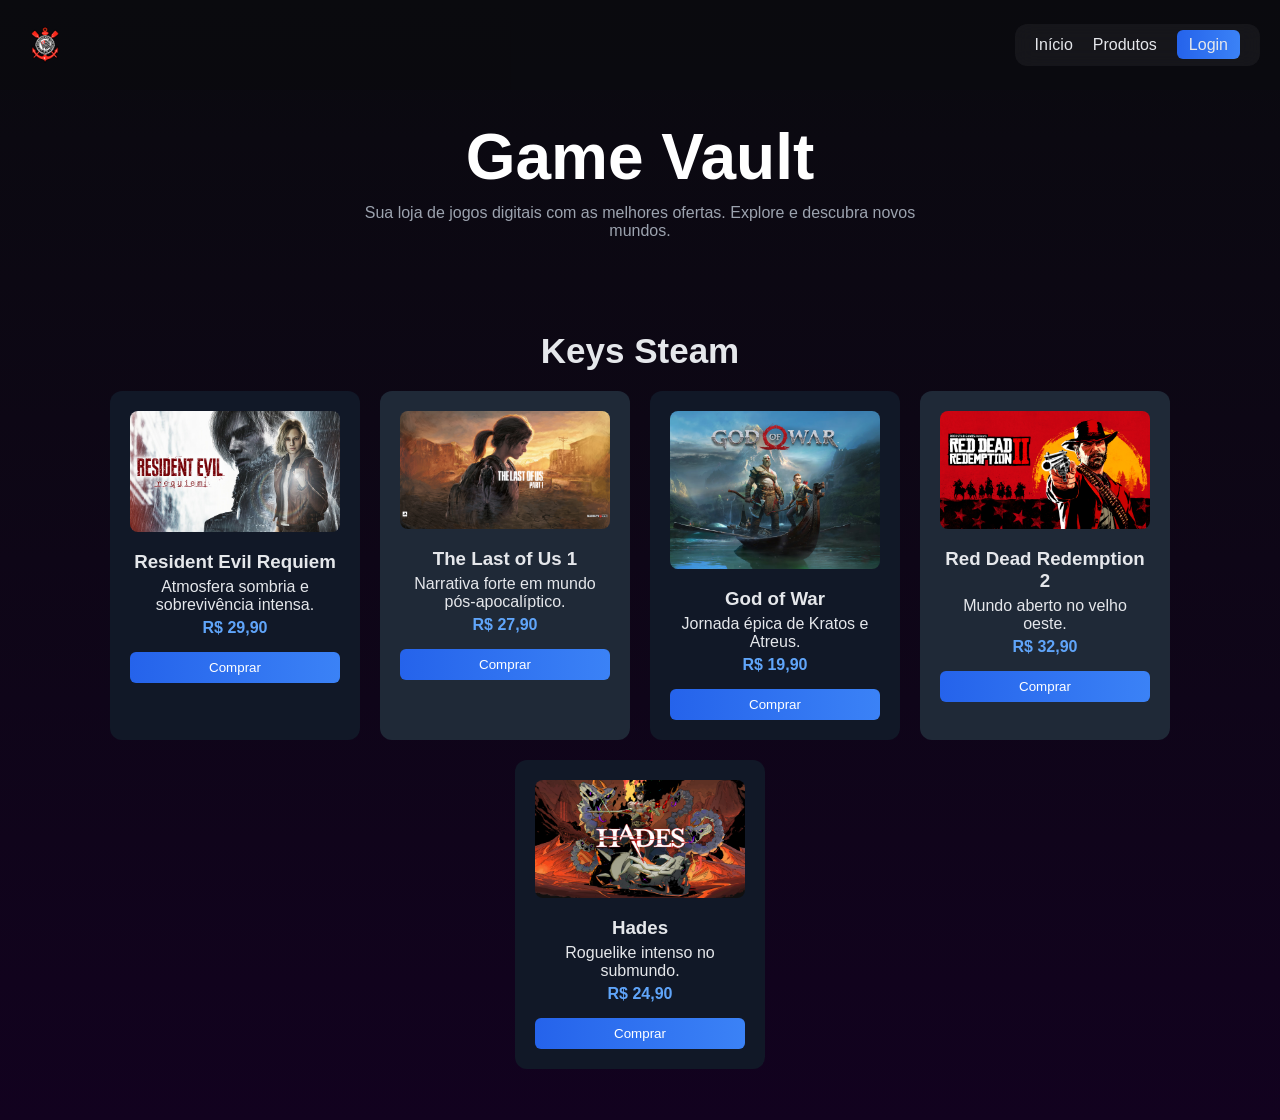
==== index.html @ 715f4365 "atualizando site" ====
<!DOCTYPE html>

<html lang="pt-br">

<head>
    <meta charset="UTF-8">
    <meta name="viewport" content="width=device-width, initial-scale=1.0">
    <title>Game Vault</title>
    <link rel="stylesheet" href="../CSS/style.css">
</head>

<body>

<header>
    <img src="../img/SCCP.png" width="50px">


<nav>
    <ul>
        <li><a href="#">Início</a></li>
        <li><a href="#">Produtos</a></li>
        <li><a class="btn-login" href="../Login/login.html">Login</a></li>
    </ul>
</nav>


</header>

<section class="secao-1">
    <div class="conteudoPrincipal">
        <h2 class="titulo-principal">Game Vault</h2>


    <p class="descricao">
        Sua loja de jogos digitais com as melhores ofertas. Explore e descubra novos mundos.
    </p>
</div>


</section>

<section class="secao2">


<h2 class="titulo-produtos">Keys Steam</h2>

<div class="divCards">

    <!-- Resident -->
    <div class="card destaque">
        <img src="../img/RE9.jpg" alt="Resident Evil Requiem">
        <h3>Resident Evil Requiem</h3>
        <p>Atmosfera sombria e sobrevivência intensa.</p>
        <p class="preco">R$ 29,90</p>
        <a href="Paginas de Produto/produto-re9.html">
            <button>Comprar</button>
        </a>
    </div>

    <!-- TLOU -->
    <div class="card">
        <img src="../img/TLOU1.jpg" alt="The Last of Us">
        <h3>The Last of Us 1</h3>
        <p>Narrativa forte em mundo pós-apocalíptico.</p>
        <p class="preco">R$ 27,90</p>
        <a href="Paginas de Produto/produto-tlou1.html">
            <button>Comprar</button>
        </a>
    </div>

    <!-- GOD -->
    <div class="card destaque">
        <img src="../img/GD2018.avif" alt="God of War">
        <h3>God of War</h3>
        <p>Jornada épica de Kratos e Atreus.</p>
        <p class="preco">R$ 19,90</p>
        <a href="Paginas de Produto/produto-god.html">
            <button>Comprar</button>
        </a>
    </div>

    <!-- RDR2 -->
    <div class="card">
        <img src="../img/RedDead2.jpg" alt="Red Dead Redemption 2">
        <h3>Red Dead Redemption 2</h3>
        <p>Mundo aberto no velho oeste.</p>
        <p class="preco">R$ 32,90</p>
        <a href="Paginas de Produto/produto-redemption.html">
            <button>Comprar</button>
        </a>
    </div>

    <!-- HADES -->
    <div class="card destaque">
        <img src="../img/Hades1.avif" alt="Hades">
        <h3>Hades</h3>
        <p>Roguelike intenso no submundo.</p>
        <p class="preco">R$ 24,90</p>
        <a href="Paginas de Produto/produto-hades.html">
            <button>Comprar</button>
        </a>
    </div>

</div>


</section>

</body>
</html>
---- CSS/style.css ----
* {
    padding: 0;
    margin: 0;
    box-sizing: border-box;
}

/* FUNDO GERAL */
body {
    background: linear-gradient(180deg, #0a0a0f, #12021f);
    color: #e5e7eb;
    font-family: Arial, Helvetica, sans-serif;
}

/* HEADER */
header {
    width: 100%;
    display: flex;
    justify-content: space-between;
    align-items: center;
    padding: 20px;
    position: fixed;
    z-index: 99;
    background: rgba(10, 10, 15, 0.9);
}

header nav {
    margin-left: auto;
}

header nav ul {
    display: flex;
    gap: 20px;
    list-style: none;
    background-color: rgba(255, 255, 255, 0.05);
    padding: 12px 20px;
    border-radius: 12px;
    backdrop-filter: blur(10px);
}
nav a {
    color: #e5e7eb;
    text-decoration: none;
    transition: 0.3s;
}

nav a:hover {
    color: #60a5fa;
}

.btn-login {
    background: linear-gradient(90deg, #2563eb, #3b82f6);
    padding: 6px 12px;
    border-radius: 6px;
}

/* SECTIONS */
section {
    width: 100%;
    display: flex;
    flex-direction: column;
    padding: 4%;
}

/* SEÇÃO 1 */
.secao-1 {
    padding-top: 120px;
    padding-bottom: 40px;
    display: flex;
    justify-content: center;
    align-items: center;
}

/* TEXTO PRINCIPAL */
.titulo-principal {
    font-size: 5vw;
    color: #ffffff;
}

.descricao {
    color: #9ca3af;
    text-align: center;
    max-width: 600px;
}

/* CONTEÚDO */
.conteudoPrincipal {
    display: flex;
    flex-direction: column;
    align-items: center;
    gap: 10px;
}

/* SEÇÃO 2 */
.secao2 {
    align-items: center;
}

/* TÍTULO PRODUTOS */
.titulo-produtos {
    font-size: 35px;
    margin-bottom: 20px;
}

/* CARDS */
.divCards {
    display: flex;
    flex-wrap: wrap;
    gap: 20px;
    justify-content: center;
}

/* CARD */
.card {
    width: 250px;
    padding: 20px;
    background: #1f2937;
    border-radius: 12px;
    text-align: center;
    transition: 0.3s;
}

.card:hover {
    transform: translateY(-5px);
}

/* CARD DESTACADO */
.destaque {
    background: #111827;
}

/* IMAGEM */
.card img {
    width: 100%;
    border-radius: 8px;
}

/* TEXTO CARD */
.card h3 {
    margin: 15px 0 5px;
}

.card p {
    margin: 5px 0;
}

/* PREÇO */
.preco {
    color: #60a5fa;
    font-weight: bold;
}

/* BOTÃO */
.card button {
    margin-top: 10px;
    padding: 8px;
    width: 100%;
    border: none;
    border-radius: 6px;
    background: linear-gradient(90deg, #2563eb, #3b82f6);
    color: white;
    cursor: pointer;
}

.card button:hover {
    opacity: 0.9;
}

/* LOGIN / CADASTRO */
.form-container {
    height: 100vh;
    display: flex;
    justify-content: center;
    align-items: center;
}

.form-container form {
    background-color: #1f2937;
    padding: 30px;
    border-radius: 12px;
    display: flex;
    flex-direction: column;
    gap: 12px;
    width: 300px;
    box-shadow: 0 0 25px rgba(0, 0, 0, 0.7);
}

.form-container h2 {
    text-align: center;
}

.form-container input {
    padding: 10px;
    border-radius: 6px;
    border: none;
}

.form-container button {
    padding: 10px;
    border: none;
    border-radius: 6px;
    background: linear-gradient(90deg, #2563eb, #3b82f6);
    color: white;
    cursor: pointer;
}

.form-container a {
    color: #60a5fa;
    text-decoration: none;
}

/* PÁGINA DE PRODUTO */
.produto {
    padding-top: 120px;
    display: flex;
    justify-content: center;
    width: 100%;
    min-height: 100vh;
}


.produto-container {
    display: flex;
    flex-direction: column;
    align-items: center;
    gap: 25px;
    max-width: 900px;
    width: 100%;
    text-align: center;
}


.produto-img img {
    width: 500px;
    max-width: 90%;
    border-radius: 12px;
    display: block;
}


.produto-info h1 {
    font-size: 32px;
    color: #ffffff;
    text-align: center;
}


.produto-info {
    display: flex;
    flex-direction: column;
    align-items: center;
    gap: 15px;
    max-width: 600px;
}


.produto-info .descricao {
    color: #9ca3af;
    line-height: 1.6;
    font-size: 15px;
    text-align: center;
}


.produto-info .preco {
    font-size: 24px;
    color: #60a5fa;
    font-weight: bold;
    text-align: center;
}


.btn-comprar {
    padding: 12px 16px;
    border: none;
    border-radius: 8px;
    background: linear-gradient(90deg, #2563eb, #3b82f6);
    color: white;
    cursor: pointer;
    transition: 0.25s ease;
    width: fit-content;
}

.btn-comprar:hover {
    opacity: 0.85;
    transform: scale(1.02);
}


@media (max-width: 768px) {
    header {
        flex-direction: column;
        text-align: center;
    }

    header nav ul {
        flex-direction: column;
        gap: 10px;
    }
}
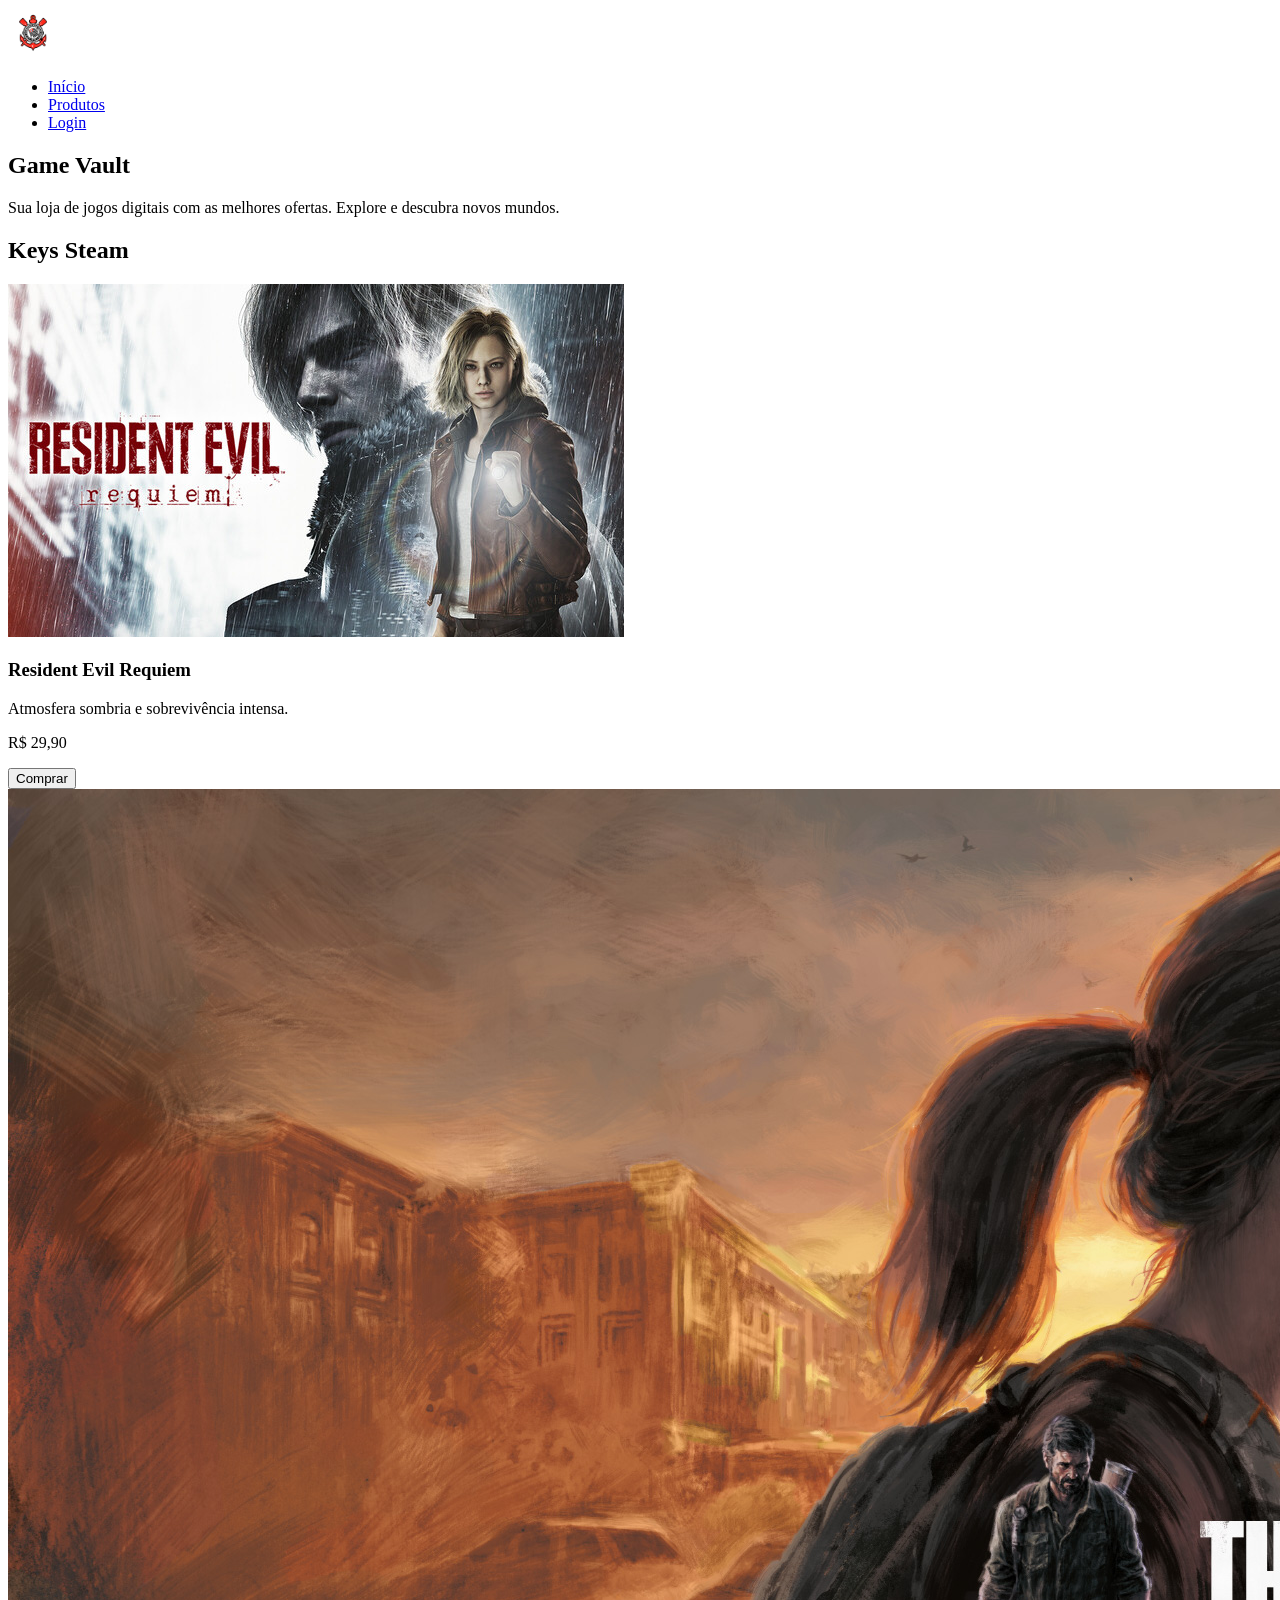
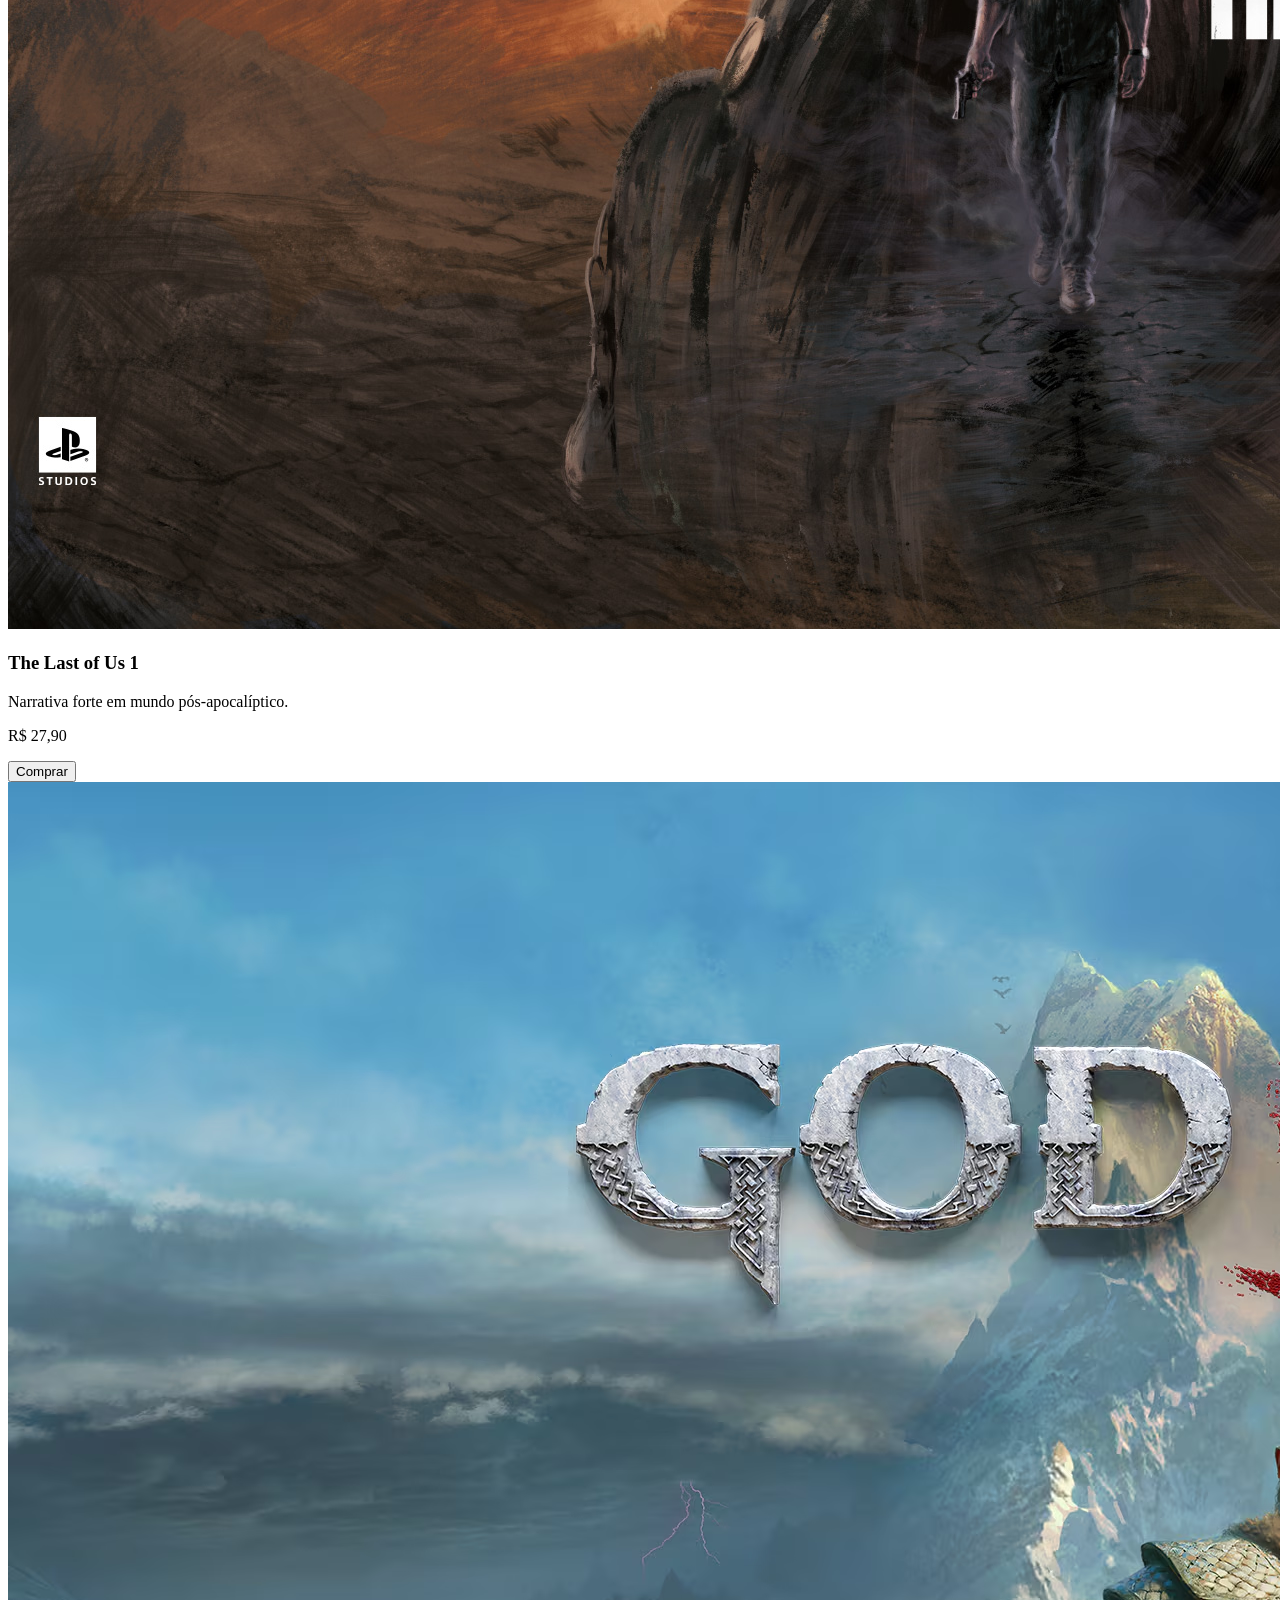
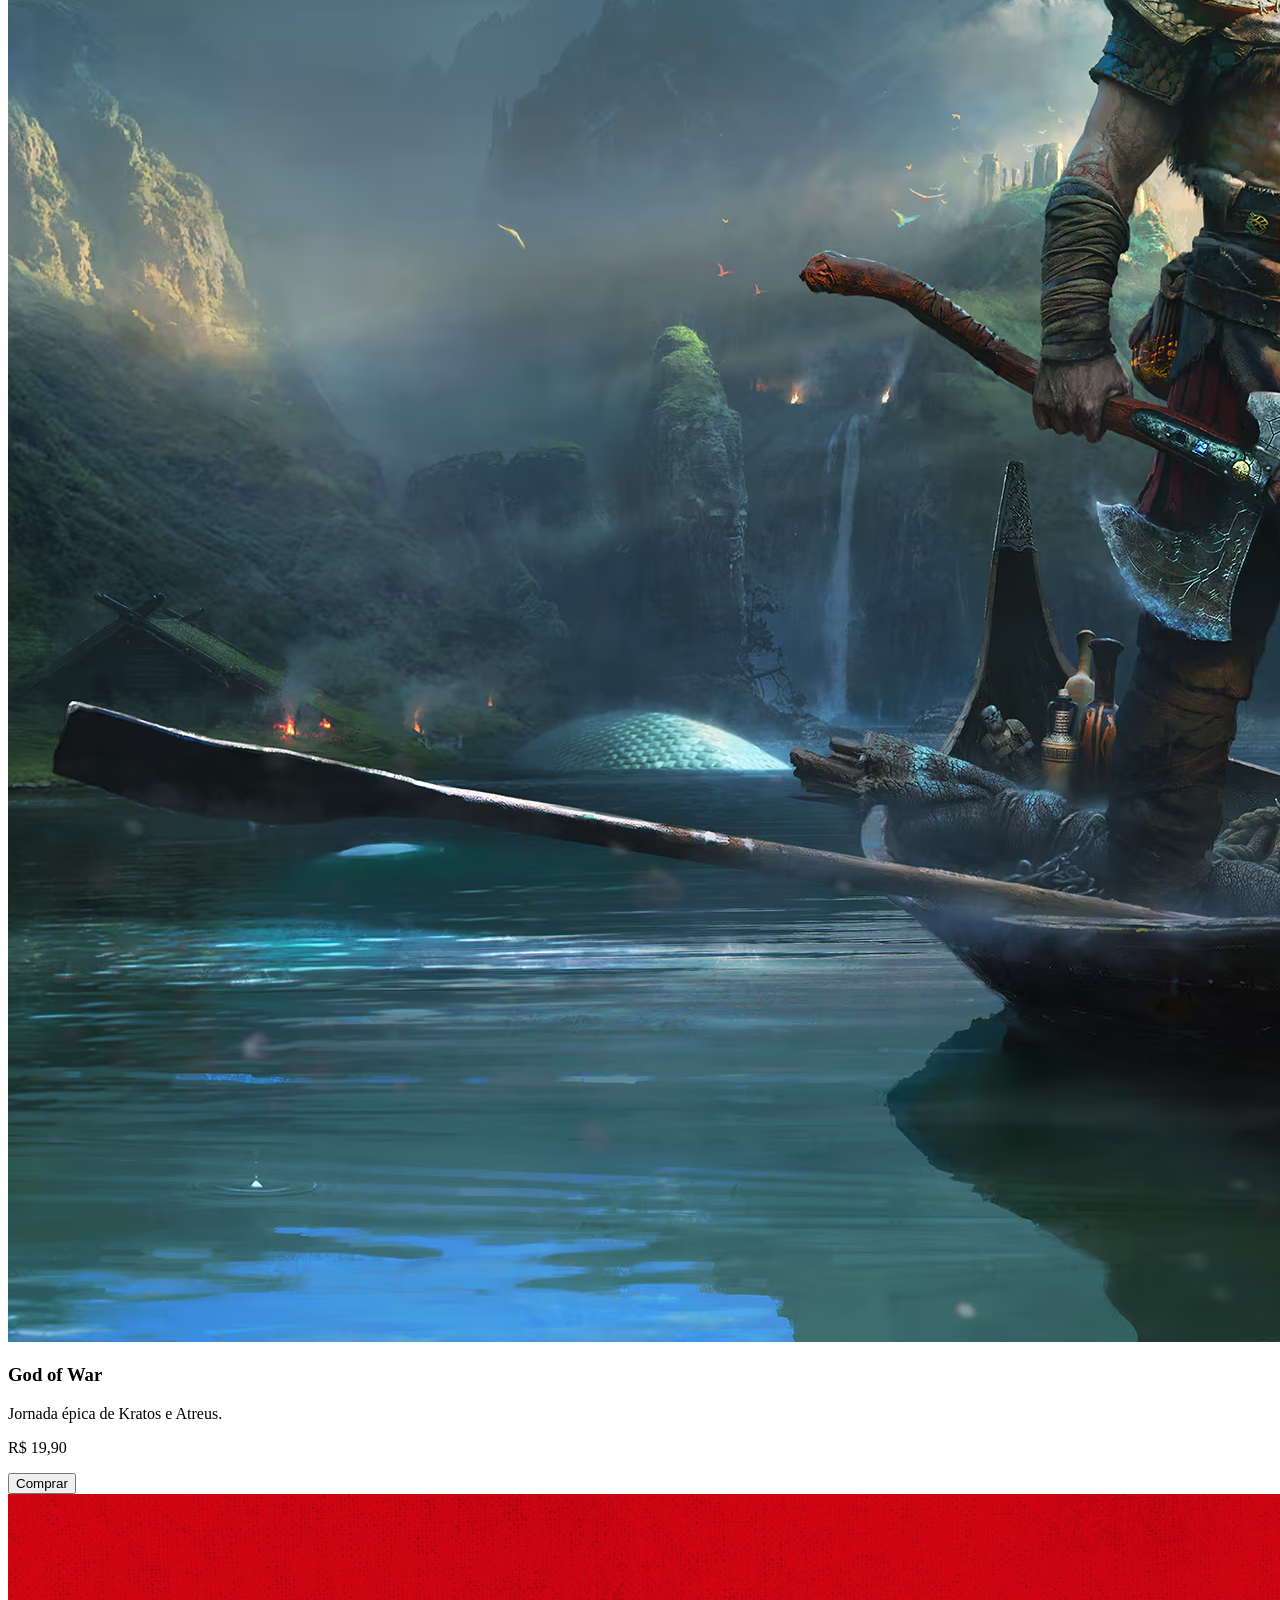
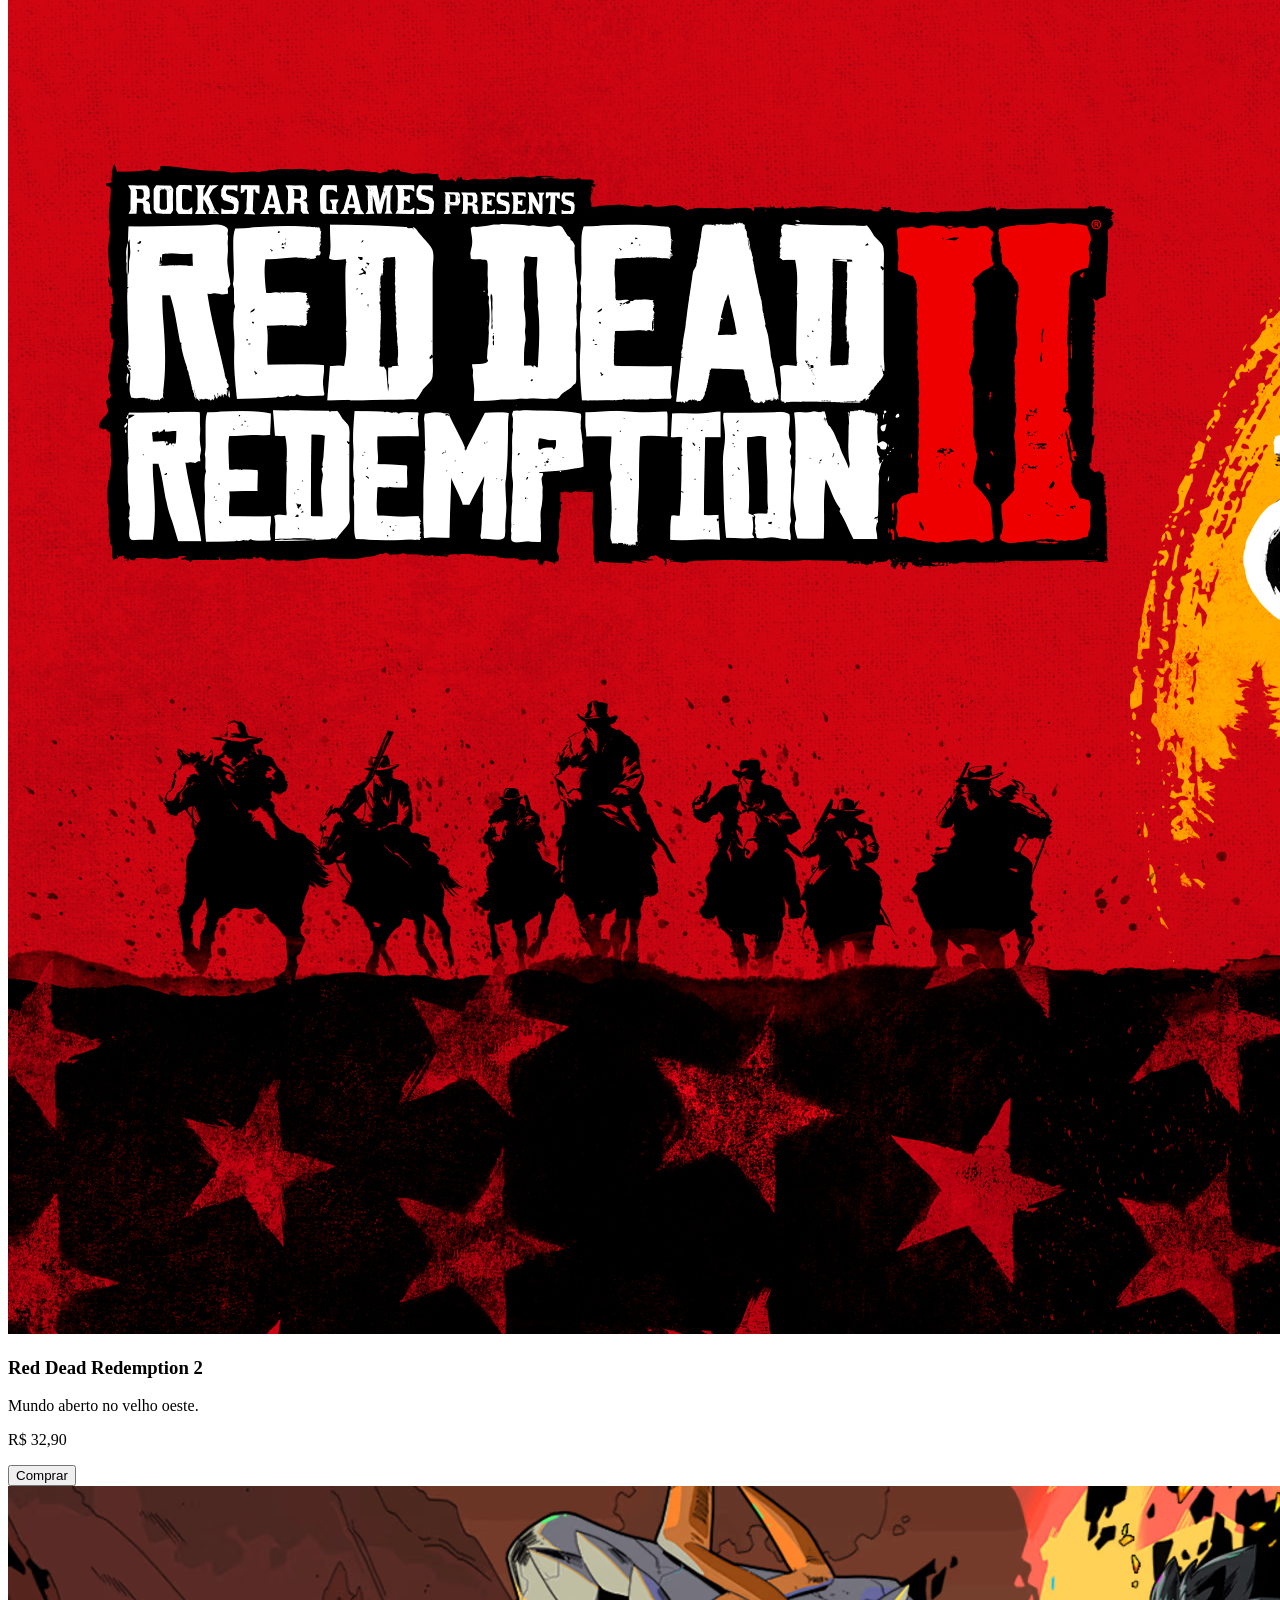
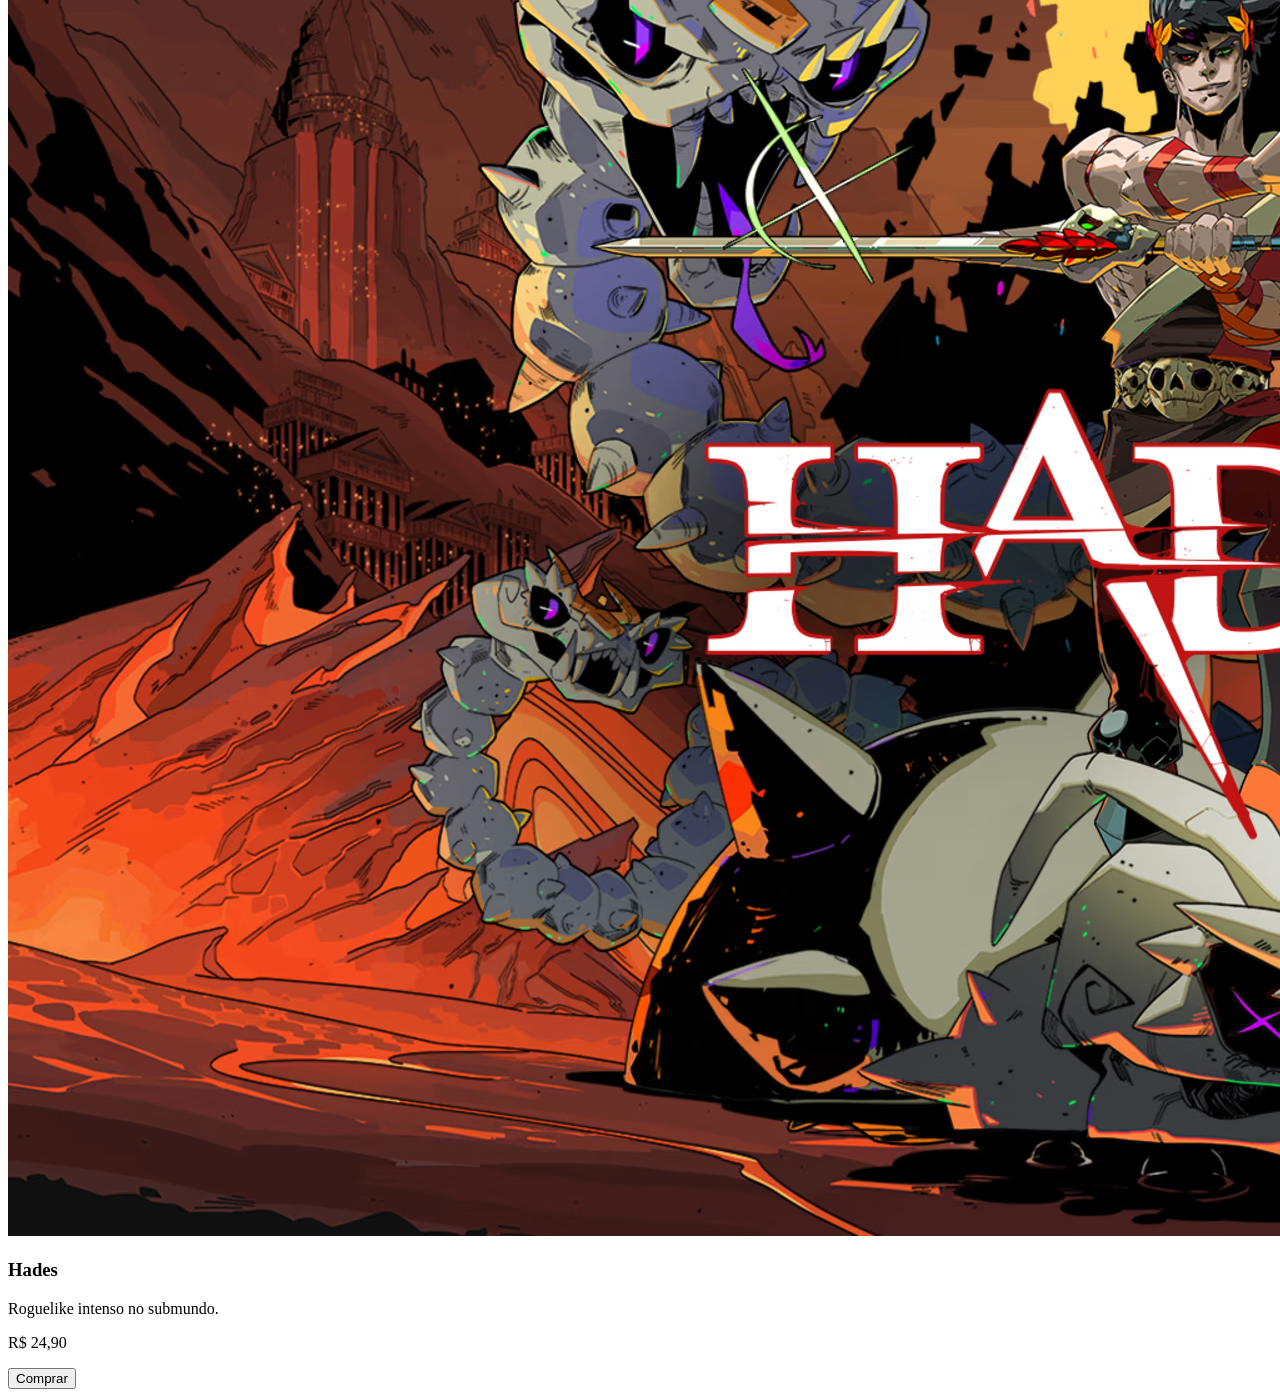
==== commit 0ac3a441: "atualização" ====
--- a/index.html
+++ b/index.html
@@ -6,20 +6,20 @@
     <meta charset="UTF-8">
     <meta name="viewport" content="width=device-width, initial-scale=1.0">
     <title>Game Vault</title>
-    <link rel="stylesheet" href="../CSS/style.css">
+    <link rel="stylesheet" href="css/style.css">
 </head>
 
 <body>
 
 <header>
-    <img src="../img/SCCP.png" width="50px">
+    <img src="/img/SCCP.png" width="50px">
 
 
 <nav>
     <ul>
         <li><a href="#">Início</a></li>
         <li><a href="#">Produtos</a></li>
-        <li><a class="btn-login" href="../Login/login.html">Login</a></li>
+        <li><a class="btn-login" href="./login/login.html">Login</a></li>
     </ul>
 </nav>
 
@@ -52,7 +52,7 @@
         <h3>Resident Evil Requiem</h3>
         <p>Atmosfera sombria e sobrevivência intensa.</p>
         <p class="preco">R$ 29,90</p>
-        <a href="Paginas de Produto/produto-re9.html">
+        <a href="/Páginas/Paginas de Produto/produto-re9.html">
             <button>Comprar</button>
         </a>
     </div>
@@ -63,7 +63,7 @@
         <h3>The Last of Us 1</h3>
         <p>Narrativa forte em mundo pós-apocalíptico.</p>
         <p class="preco">R$ 27,90</p>
-        <a href="Paginas de Produto/produto-tlou1.html">
+        <a href="/Páginas/Paginas de Produto/produto-tlou1.html">
             <button>Comprar</button>
         </a>
     </div>
@@ -74,7 +74,7 @@
         <h3>God of War</h3>
         <p>Jornada épica de Kratos e Atreus.</p>
         <p class="preco">R$ 19,90</p>
-        <a href="Paginas de Produto/produto-god.html">
+        <a href="/Páginas/Paginas de Produto/produto-god.html">
             <button>Comprar</button>
         </a>
     </div>
@@ -85,7 +85,7 @@
         <h3>Red Dead Redemption 2</h3>
         <p>Mundo aberto no velho oeste.</p>
         <p class="preco">R$ 32,90</p>
-        <a href="Paginas de Produto/produto-redemption.html">
+        <a href="/Páginas/Paginas de Produto/produto-redemption.html">
             <button>Comprar</button>
         </a>
     </div>
@@ -96,7 +96,7 @@
         <h3>Hades</h3>
         <p>Roguelike intenso no submundo.</p>
         <p class="preco">R$ 24,90</p>
-        <a href="Paginas de Produto/produto-hades.html">
+        <a href="/Páginas/Paginas de Produto/produto-hades.html">
             <button>Comprar</button>
         </a>
     </div>
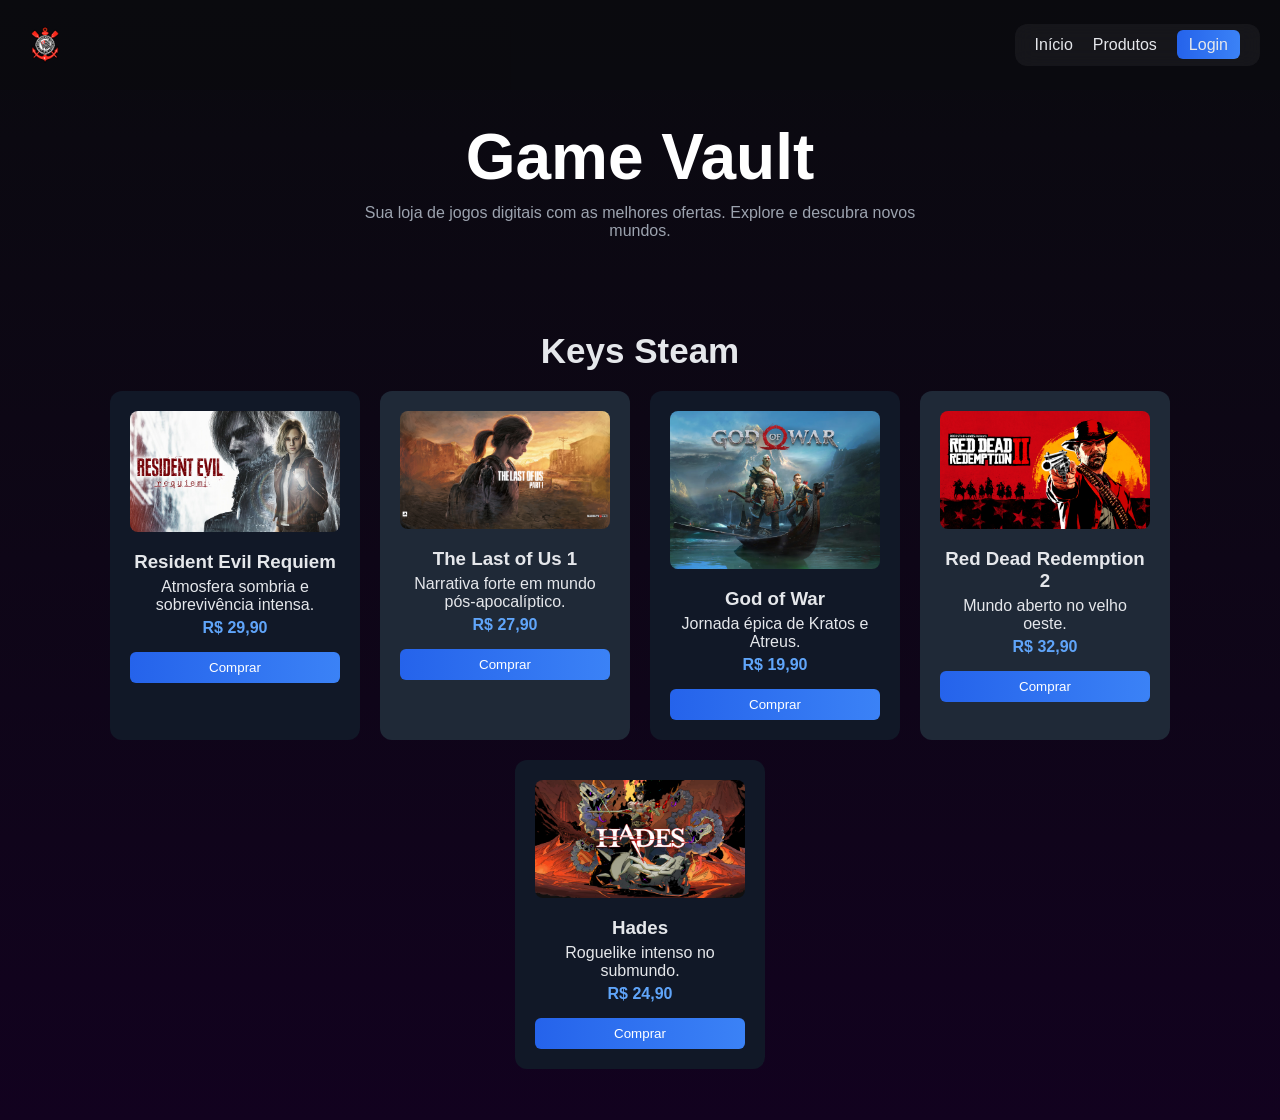
==== commit df96cf8b: "reorganizando pastas" ====
--- a/index.html
+++ b/index.html
@@ -52,7 +52,7 @@
         <h3>Resident Evil Requiem</h3>
         <p>Atmosfera sombria e sobrevivência intensa.</p>
         <p class="preco">R$ 29,90</p>
-        <a href="/Páginas/Paginas de Produto/produto-re9.html">
+        <a href="/paginas/produto-re9.html">
             <button>Comprar</button>
         </a>
     </div>
@@ -63,7 +63,7 @@
         <h3>The Last of Us 1</h3>
         <p>Narrativa forte em mundo pós-apocalíptico.</p>
         <p class="preco">R$ 27,90</p>
-        <a href="/Páginas/Paginas de Produto/produto-tlou1.html">
+        <a href="/paginas/produto-tlou1.html">
             <button>Comprar</button>
         </a>
     </div>
@@ -74,7 +74,7 @@
         <h3>God of War</h3>
         <p>Jornada épica de Kratos e Atreus.</p>
         <p class="preco">R$ 19,90</p>
-        <a href="/Páginas/Paginas de Produto/produto-god.html">
+        <a href="/paginas/produto-god.html">
             <button>Comprar</button>
         </a>
     </div>
@@ -85,7 +85,7 @@
         <h3>Red Dead Redemption 2</h3>
         <p>Mundo aberto no velho oeste.</p>
         <p class="preco">R$ 32,90</p>
-        <a href="/Páginas/Paginas de Produto/produto-redemption.html">
+        <a href="/paginas/produto-redemption.html">
             <button>Comprar</button>
         </a>
     </div>
@@ -96,7 +96,7 @@
         <h3>Hades</h3>
         <p>Roguelike intenso no submundo.</p>
         <p class="preco">R$ 24,90</p>
-        <a href="/Páginas/Paginas de Produto/produto-hades.html">
+        <a href="/paginas/produto-hades.html">
             <button>Comprar</button>
         </a>
     </div>
--- a/css/style.css
+++ b/css/style.css
@@ -0,0 +1,298 @@
+* {
+    padding: 0;
+    margin: 0;
+    box-sizing: border-box;
+}
+
+/* FUNDO GERAL */
+body {
+    background: linear-gradient(180deg, #0a0a0f, #12021f);
+    color: #e5e7eb;
+    font-family: Arial, Helvetica, sans-serif;
+}
+
+/* HEADER */
+header {
+    width: 100%;
+    display: flex;
+    justify-content: space-between;
+    align-items: center;
+    padding: 20px;
+    position: fixed;
+    z-index: 99;
+    background: rgba(10, 10, 15, 0.9);
+}
+
+header nav {
+    margin-left: auto;
+}
+
+header nav ul {
+    display: flex;
+    gap: 20px;
+    list-style: none;
+    background-color: rgba(255, 255, 255, 0.05);
+    padding: 12px 20px;
+    border-radius: 12px;
+    backdrop-filter: blur(10px);
+}
+nav a {
+    color: #e5e7eb;
+    text-decoration: none;
+    transition: 0.3s;
+}
+
+nav a:hover {
+    color: #60a5fa;
+}
+
+.btn-login {
+    background: linear-gradient(90deg, #2563eb, #3b82f6);
+    padding: 6px 12px;
+    border-radius: 6px;
+}
+
+/* SECTIONS */
+section {
+    width: 100%;
+    display: flex;
+    flex-direction: column;
+    padding: 4%;
+}
+
+/* SEÇÃO 1 */
+.secao-1 {
+    padding-top: 120px;
+    padding-bottom: 40px;
+    display: flex;
+    justify-content: center;
+    align-items: center;
+}
+
+/* TEXTO PRINCIPAL */
+.titulo-principal {
+    font-size: 5vw;
+    color: #ffffff;
+}
+
+.descricao {
+    color: #9ca3af;
+    text-align: center;
+    max-width: 600px;
+}
+
+/* CONTEÚDO */
+.conteudoPrincipal {
+    display: flex;
+    flex-direction: column;
+    align-items: center;
+    gap: 10px;
+}
+
+/* SEÇÃO 2 */
+.secao2 {
+    align-items: center;
+}
+
+/* TÍTULO PRODUTOS */
+.titulo-produtos {
+    font-size: 35px;
+    margin-bottom: 20px;
+}
+
+/* CARDS */
+.divCards {
+    display: flex;
+    flex-wrap: wrap;
+    gap: 20px;
+    justify-content: center;
+}
+
+/* CARD */
+.card {
+    width: 250px;
+    padding: 20px;
+    background: #1f2937;
+    border-radius: 12px;
+    text-align: center;
+    transition: 0.3s;
+}
+
+.card:hover {
+    transform: translateY(-5px);
+}
+
+/* CARD DESTACADO */
+.destaque {
+    background: #111827;
+}
+
+/* IMAGEM */
+.card img {
+    width: 100%;
+    border-radius: 8px;
+}
+
+/* TEXTO CARD */
+.card h3 {
+    margin: 15px 0 5px;
+}
+
+.card p {
+    margin: 5px 0;
+}
+
+/* PREÇO */
+.preco {
+    color: #60a5fa;
+    font-weight: bold;
+}
+
+/* BOTÃO */
+.card button {
+    margin-top: 10px;
+    padding: 8px;
+    width: 100%;
+    border: none;
+    border-radius: 6px;
+    background: linear-gradient(90deg, #2563eb, #3b82f6);
+    color: white;
+    cursor: pointer;
+}
+
+.card button:hover {
+    opacity: 0.9;
+}
+
+/* LOGIN / CADASTRO */
+.form-container {
+    height: 100vh;
+    display: flex;
+    justify-content: center;
+    align-items: center;
+}
+
+.form-container form {
+    background-color: #1f2937;
+    padding: 30px;
+    border-radius: 12px;
+    display: flex;
+    flex-direction: column;
+    gap: 12px;
+    width: 300px;
+    box-shadow: 0 0 25px rgba(0, 0, 0, 0.7);
+}
+
+.form-container h2 {
+    text-align: center;
+}
+
+.form-container input {
+    padding: 10px;
+    border-radius: 6px;
+    border: none;
+}
+
+.form-container button {
+    padding: 10px;
+    border: none;
+    border-radius: 6px;
+    background: linear-gradient(90deg, #2563eb, #3b82f6);
+    color: white;
+    cursor: pointer;
+}
+
+.form-container a {
+    color: #60a5fa;
+    text-decoration: none;
+}
+
+/* PÁGINA DE PRODUTO */
+.produto {
+    padding-top: 120px;
+    display: flex;
+    justify-content: center;
+    width: 100%;
+    min-height: 100vh;
+}
+
+
+.produto-container {
+    display: flex;
+    flex-direction: column;
+    align-items: center;
+    gap: 25px;
+    max-width: 900px;
+    width: 100%;
+    text-align: center;
+}
+
+
+.produto-img img {
+    width: 500px;
+    max-width: 90%;
+    border-radius: 12px;
+    display: block;
+}
+
+
+.produto-info h1 {
+    font-size: 32px;
+    color: #ffffff;
+    text-align: center;
+}
+
+
+.produto-info {
+    display: flex;
+    flex-direction: column;
+    align-items: center;
+    gap: 15px;
+    max-width: 600px;
+}
+
+
+.produto-info .descricao {
+    color: #9ca3af;
+    line-height: 1.6;
+    font-size: 15px;
+    text-align: center;
+}
+
+
+.produto-info .preco {
+    font-size: 24px;
+    color: #60a5fa;
+    font-weight: bold;
+    text-align: center;
+}
+
+
+.btn-comprar {
+    padding: 12px 16px;
+    border: none;
+    border-radius: 8px;
+    background: linear-gradient(90deg, #2563eb, #3b82f6);
+    color: white;
+    cursor: pointer;
+    transition: 0.25s ease;
+    width: fit-content;
+}
+
+.btn-comprar:hover {
+    opacity: 0.85;
+    transform: scale(1.02);
+}
+
+
+@media (max-width: 768px) {
+    header {
+        flex-direction: column;
+        text-align: center;
+    }
+
+    header nav ul {
+        flex-direction: column;
+        gap: 10px;
+    }
+}
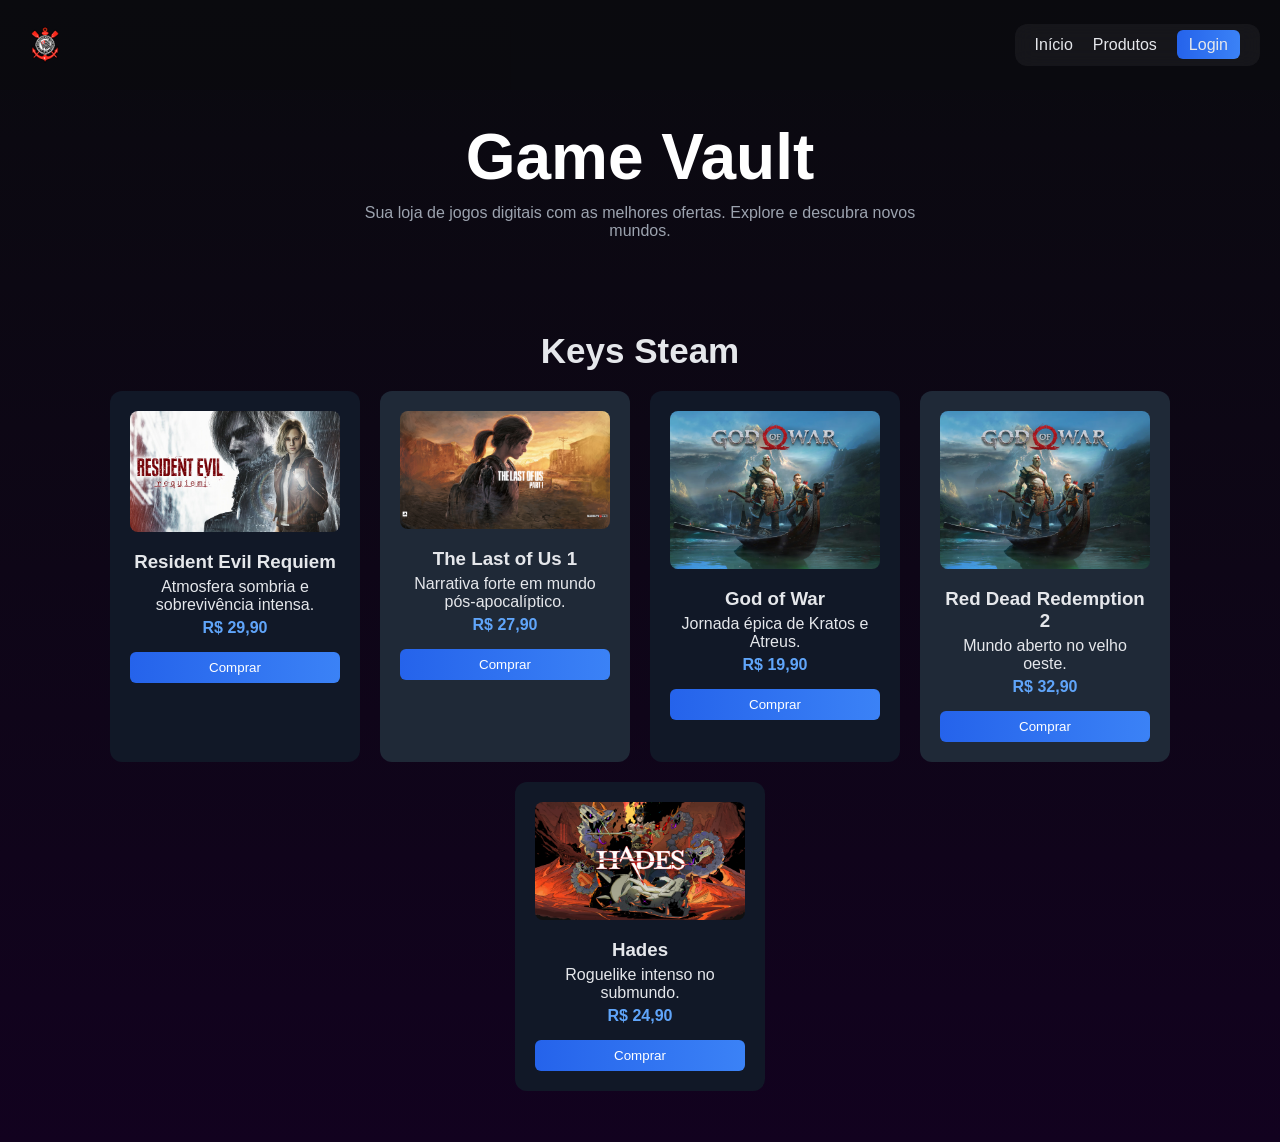
==== commit c403e01d: "atualizando site" ====
--- a/index.html
+++ b/index.html
@@ -48,7 +48,7 @@
 
     <!-- Resident -->
     <div class="card destaque">
-        <img src="../img/RE9.jpg" alt="Resident Evil Requiem">
+        <img src="/img/RE9.jpg" alt="Resident Evil Requiem">
         <h3>Resident Evil Requiem</h3>
         <p>Atmosfera sombria e sobrevivência intensa.</p>
         <p class="preco">R$ 29,90</p>
@@ -59,7 +59,7 @@
 
     <!-- TLOU -->
     <div class="card">
-        <img src="../img/TLOU1.jpg" alt="The Last of Us">
+        <img src="/img/TLOU1.jpg" alt="The Last of Us">
         <h3>The Last of Us 1</h3>
         <p>Narrativa forte em mundo pós-apocalíptico.</p>
         <p class="preco">R$ 27,90</p>
@@ -70,7 +70,7 @@
 
     <!-- GOD -->
     <div class="card destaque">
-        <img src="../img/GD2018.avif" alt="God of War">
+        <img src="/img/GD2018.avif" alt="God of War">
         <h3>God of War</h3>
         <p>Jornada épica de Kratos e Atreus.</p>
         <p class="preco">R$ 19,90</p>
@@ -81,7 +81,7 @@
 
     <!-- RDR2 -->
     <div class="card">
-        <img src="../img/RedDead2.jpg" alt="Red Dead Redemption 2">
+        <img src="/img/GD2018.avif" alt="Red Dead Redemption 2">
         <h3>Red Dead Redemption 2</h3>
         <p>Mundo aberto no velho oeste.</p>
         <p class="preco">R$ 32,90</p>
@@ -92,7 +92,7 @@
 
     <!-- HADES -->
     <div class="card destaque">
-        <img src="../img/Hades1.avif" alt="Hades">
+        <img src="/img/Hades1.avif" alt="Hades">
         <h3>Hades</h3>
         <p>Roguelike intenso no submundo.</p>
         <p class="preco">R$ 24,90</p>
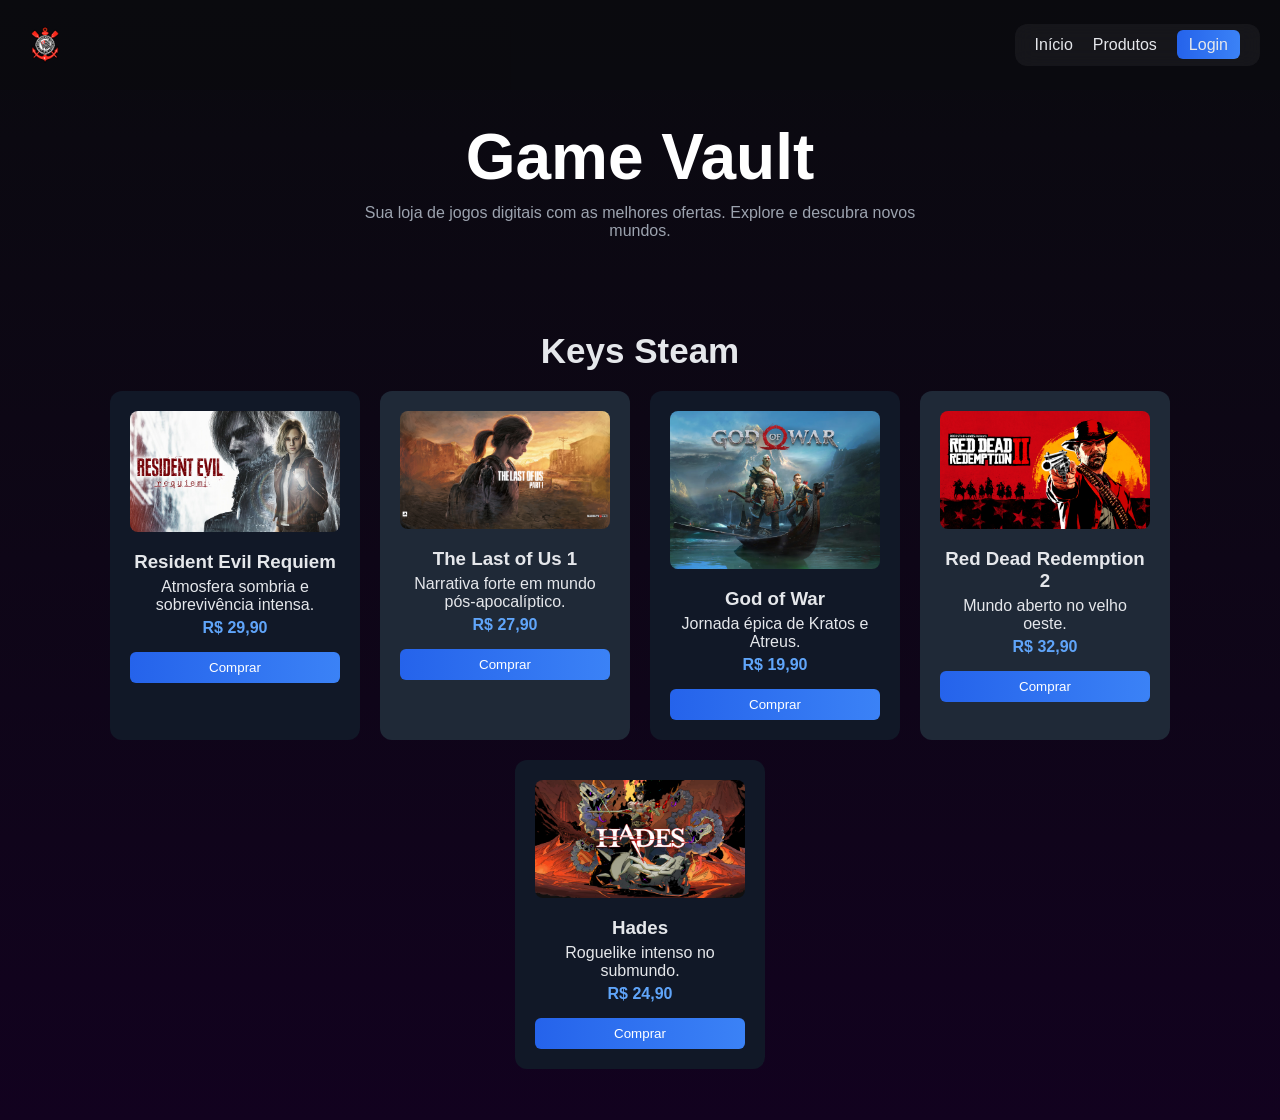
==== commit 2222d6b0: "corrigindo caminhos do site" ====
--- a/index.html
+++ b/index.html
@@ -19,7 +19,7 @@
     <ul>
         <li><a href="#">Início</a></li>
         <li><a href="#">Produtos</a></li>
-        <li><a class="btn-login" href="./login/login.html">Login</a></li>
+        <li><a class="btn-login" href="login/login.html">Login</a></li>
     </ul>
 </nav>
 
@@ -48,55 +48,55 @@
 
     <!-- Resident -->
     <div class="card destaque">
-        <img src="/img/RE9.jpg" alt="Resident Evil Requiem">
+        <img src="img/RE9.jpg" alt="Resident Evil Requiem">
         <h3>Resident Evil Requiem</h3>
         <p>Atmosfera sombria e sobrevivência intensa.</p>
         <p class="preco">R$ 29,90</p>
-        <a href="/paginas/produto-re9.html">
+        <a href="paginas/produto-re9.html">
             <button>Comprar</button>
         </a>
     </div>
 
     <!-- TLOU -->
     <div class="card">
-        <img src="/img/TLOU1.jpg" alt="The Last of Us">
+        <img src="img/TLOU1.jpg" alt="The Last of Us">
         <h3>The Last of Us 1</h3>
         <p>Narrativa forte em mundo pós-apocalíptico.</p>
         <p class="preco">R$ 27,90</p>
-        <a href="/paginas/produto-tlou1.html">
+        <a href="paginas/produto-tlou1.html">
             <button>Comprar</button>
         </a>
     </div>
 
     <!-- GOD -->
     <div class="card destaque">
-        <img src="/img/GD2018.avif" alt="God of War">
+        <img src="img/GD2018.avif" alt="God of War">
         <h3>God of War</h3>
         <p>Jornada épica de Kratos e Atreus.</p>
         <p class="preco">R$ 19,90</p>
-        <a href="/paginas/produto-god.html">
+        <a href="paginas/produto-god.html">
             <button>Comprar</button>
         </a>
     </div>
 
     <!-- RDR2 -->
     <div class="card">
-        <img src="/img/GD2018.avif" alt="Red Dead Redemption 2">
+        <img src="img/RedDead2.jpg" alt="Red Dead Redemption 2">
         <h3>Red Dead Redemption 2</h3>
         <p>Mundo aberto no velho oeste.</p>
         <p class="preco">R$ 32,90</p>
-        <a href="/paginas/produto-redemption.html">
+        <a href="paginas/produto-redemption.html">
             <button>Comprar</button>
         </a>
     </div>
 
     <!-- HADES -->
     <div class="card destaque">
-        <img src="/img/Hades1.avif" alt="Hades">
+        <img src="img/Hades1.avif" alt="Hades">
         <h3>Hades</h3>
         <p>Roguelike intenso no submundo.</p>
         <p class="preco">R$ 24,90</p>
-        <a href="/paginas/produto-hades.html">
+        <a href="paginas/produto-hades.html">
             <button>Comprar</button>
         </a>
     </div>
